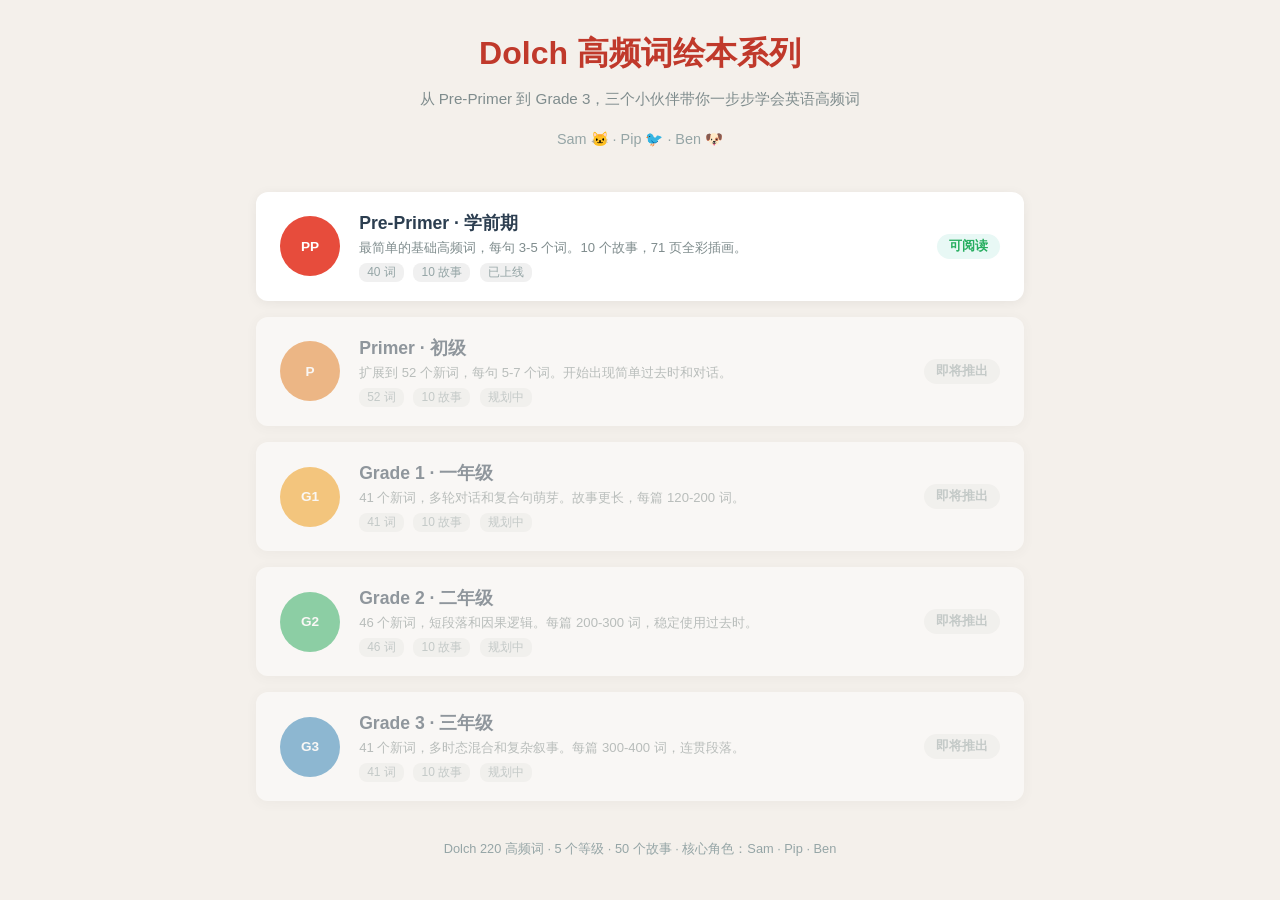
==== layouts/index.html @ 8552dac9 "feat: add site index page with level navigation" ====
<!DOCTYPE html>
<html lang="zh-CN">
<head>
  <meta charset="UTF-8">
  <meta name="viewport" content="width=device-width, initial-scale=1.0">
  <title>Dolch 高频词绘本系列</title>
  <style>
    * { margin: 0; padding: 0; box-sizing: border-box; }
    body {
      font-family: 'Noto Sans SC', 'PingFang SC', sans-serif;
      background: #f4f0eb;
      color: #2c3e50;
      min-height: 100vh;
    }
    .container { max-width: 800px; margin: 0 auto; padding: 2rem 1rem; }

    /* Header */
    header { text-align: center; margin-bottom: 2.5rem; }
    header h1 { font-size: 2rem; color: #c0392b; font-family: Nunito, 'Noto Sans SC', sans-serif; }
    header p { margin-top: 0.6rem; color: #7f8c8d; font-size: 0.95rem; line-height: 1.7; }
    .characters { margin-top: 1rem; font-size: 0.9rem; color: #95a5a6; }

    /* Level cards */
    .level-list { display: flex; flex-direction: column; gap: 1rem; }

    .level-card {
      background: #fff;
      border-radius: 12px;
      padding: 1.2rem 1.5rem;
      box-shadow: 0 2px 12px rgba(0,0,0,0.06);
      display: flex;
      align-items: center;
      gap: 1.2rem;
      transition: transform 0.15s, box-shadow 0.15s;
      text-decoration: none;
      color: inherit;
    }

    .level-card.active:hover {
      transform: translateY(-2px);
      box-shadow: 0 4px 20px rgba(0,0,0,0.1);
    }

    .level-card.disabled {
      opacity: 0.5;
      cursor: default;
    }

    .level-badge {
      flex-shrink: 0;
      width: 60px;
      height: 60px;
      border-radius: 50%;
      display: flex;
      align-items: center;
      justify-content: center;
      font-weight: 700;
      font-size: 0.85rem;
      color: #fff;
      font-family: Nunito, sans-serif;
    }

    .badge-pp { background: #e74c3c; }
    .badge-p  { background: #e67e22; }
    .badge-1  { background: #f39c12; }
    .badge-2  { background: #27ae60; }
    .badge-3  { background: #2980b9; }

    .level-info { flex: 1; }
    .level-name { font-size: 1.1rem; font-weight: 700; }
    .level-desc { font-size: 0.82rem; color: #7f8c8d; margin-top: 0.2rem; line-height: 1.5; }
    .level-stats {
      display: flex; gap: 0.6rem; margin-top: 0.3rem;
      font-size: 0.75rem; color: #95a5a6;
    }
    .level-stats span {
      background: #f0f0f0; padding: 1px 8px; border-radius: 8px;
    }

    .level-status {
      flex-shrink: 0;
      font-size: 0.8rem;
      font-weight: 700;
      padding: 4px 12px;
      border-radius: 20px;
    }
    .status-ready { background: #e8f8f5; color: #27ae60; }
    .status-soon  { background: #f0f0f0; color: #95a5a6; }

    footer {
      text-align: center; margin-top: 2.5rem;
      font-size: 0.8rem; color: #95a5a6;
    }

    @media (max-width: 480px) {
      .level-card { padding: 1rem; gap: 0.8rem; }
      .level-badge { width: 48px; height: 48px; font-size: 0.75rem; }
    }
  </style>
</head>
<body>
  <div class="container">
    <header>
      <h1>Dolch 高频词绘本系列</h1>
      <p>从 Pre-Primer 到 Grade 3，三个小伙伴带你一步步学会英语高频词</p>
      <p class="characters">Sam &#x1F431; · Pip &#x1F426; · Ben &#x1F436;</p>
    </header>

    <div class="level-list">
      <!-- PP — 已完成 -->
      <a href="/pp-storybook/" class="level-card active">
        <div class="level-badge badge-pp">PP</div>
        <div class="level-info">
          <div class="level-name">Pre-Primer · 学前期</div>
          <div class="level-desc">最简单的基础高频词，每句 3-5 个词。10 个故事，71 页全彩插画。</div>
          <div class="level-stats"><span>40 词</span><span>10 故事</span><span>已上线</span></div>
        </div>
        <div class="level-status status-ready">可阅读</div>
      </a>

      <!-- Primer — 未完成 -->
      <div class="level-card disabled">
        <div class="level-badge badge-p">P</div>
        <div class="level-info">
          <div class="level-name">Primer · 初级</div>
          <div class="level-desc">扩展到 52 个新词，每句 5-7 个词。开始出现简单过去时和对话。</div>
          <div class="level-stats"><span>52 词</span><span>10 故事</span><span>规划中</span></div>
        </div>
        <div class="level-status status-soon">即将推出</div>
      </div>

      <!-- Grade 1 — 未完成 -->
      <div class="level-card disabled">
        <div class="level-badge badge-1">G1</div>
        <div class="level-info">
          <div class="level-name">Grade 1 · 一年级</div>
          <div class="level-desc">41 个新词，多轮对话和复合句萌芽。故事更长，每篇 120-200 词。</div>
          <div class="level-stats"><span>41 词</span><span>10 故事</span><span>规划中</span></div>
        </div>
        <div class="level-status status-soon">即将推出</div>
      </div>

      <!-- Grade 2 — 未完成 -->
      <div class="level-card disabled">
        <div class="level-badge badge-2">G2</div>
        <div class="level-info">
          <div class="level-name">Grade 2 · 二年级</div>
          <div class="level-desc">46 个新词，短段落和因果逻辑。每篇 200-300 词，稳定使用过去时。</div>
          <div class="level-stats"><span>46 词</span><span>10 故事</span><span>规划中</span></div>
        </div>
        <div class="level-status status-soon">即将推出</div>
      </div>

      <!-- Grade 3 — 未完成 -->
      <div class="level-card disabled">
        <div class="level-badge badge-3">G3</div>
        <div class="level-info">
          <div class="level-name">Grade 3 · 三年级</div>
          <div class="level-desc">41 个新词，多时态混合和复杂叙事。每篇 300-400 词，连贯段落。</div>
          <div class="level-stats"><span>41 词</span><span>10 故事</span><span>规划中</span></div>
        </div>
        <div class="level-status status-soon">即将推出</div>
      </div>
    </div>

    <footer>
      <p>Dolch 220 高频词 · 5 个等级 · 50 个故事 · 核心角色：Sam · Pip · Ben</p>
    </footer>
  </div>
</body>
</html>
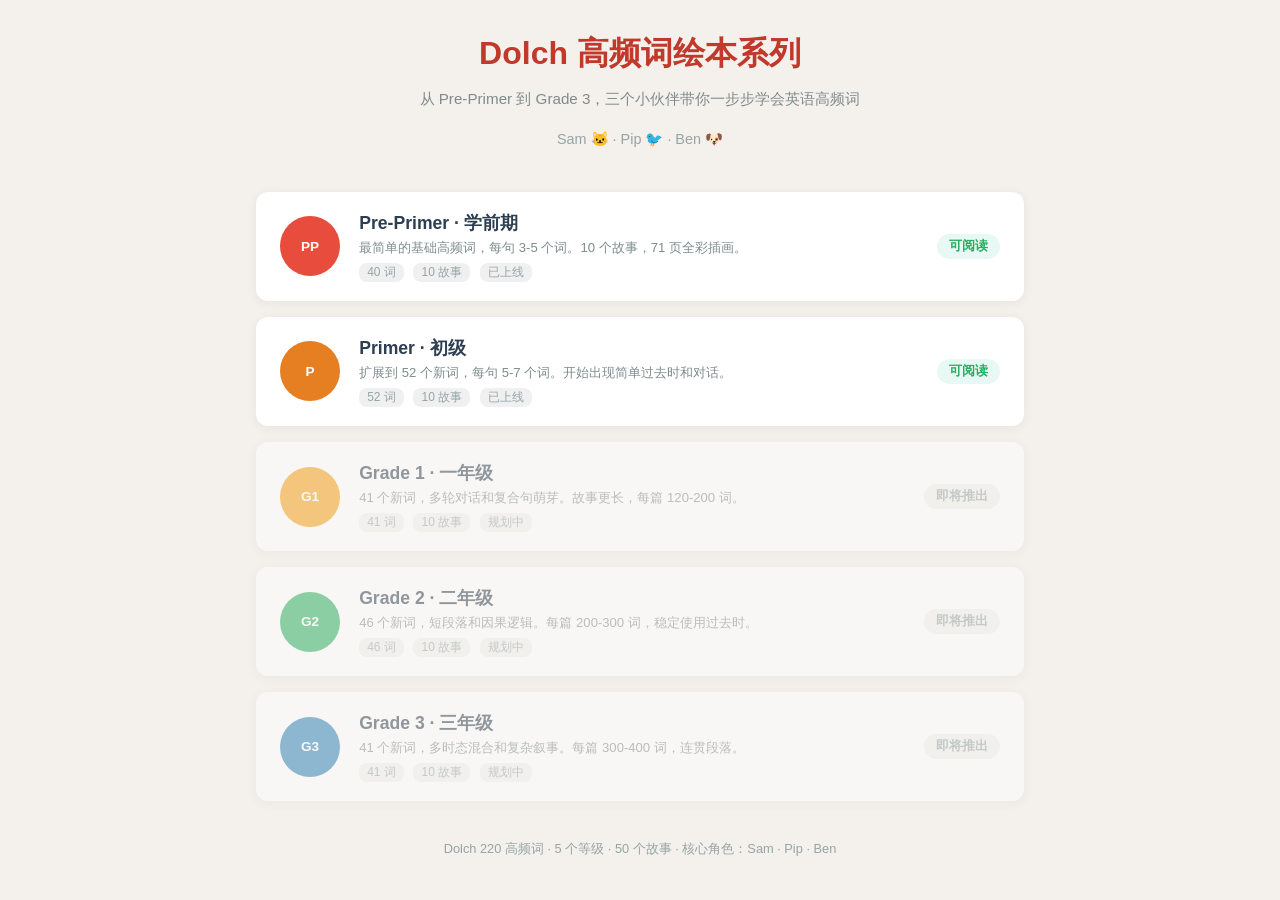
==== commit 937776c3: "fix: add favicon link to homepage" ====
--- a/layouts/index.html
+++ b/layouts/index.html
@@ -4,6 +4,7 @@
   <meta charset="UTF-8">
   <meta name="viewport" content="width=device-width, initial-scale=1.0">
   <title>Dolch 高频词绘本系列</title>
+  <link rel="icon" type="image/svg+xml" href="/favicon.svg">
   <style>
     * { margin: 0; padding: 0; box-sizing: border-box; }
     body {
@@ -118,16 +119,16 @@
         <div class="level-status status-ready">可阅读</div>
       </a>
 
-      <!-- Primer — 未完成 -->
-      <div class="level-card disabled">
+      <!-- Primer — 已完成 -->
+      <a href="/p-storybook/" class="level-card active">
         <div class="level-badge badge-p">P</div>
         <div class="level-info">
           <div class="level-name">Primer · 初级</div>
           <div class="level-desc">扩展到 52 个新词，每句 5-7 个词。开始出现简单过去时和对话。</div>
-          <div class="level-stats"><span>52 词</span><span>10 故事</span><span>规划中</span></div>
+          <div class="level-stats"><span>52 词</span><span>10 故事</span><span>已上线</span></div>
         </div>
-        <div class="level-status status-soon">即将推出</div>
-      </div>
+        <div class="level-status status-ready">可阅读</div>
+      </a>
 
       <!-- Grade 1 — 未完成 -->
       <div class="level-card disabled">
